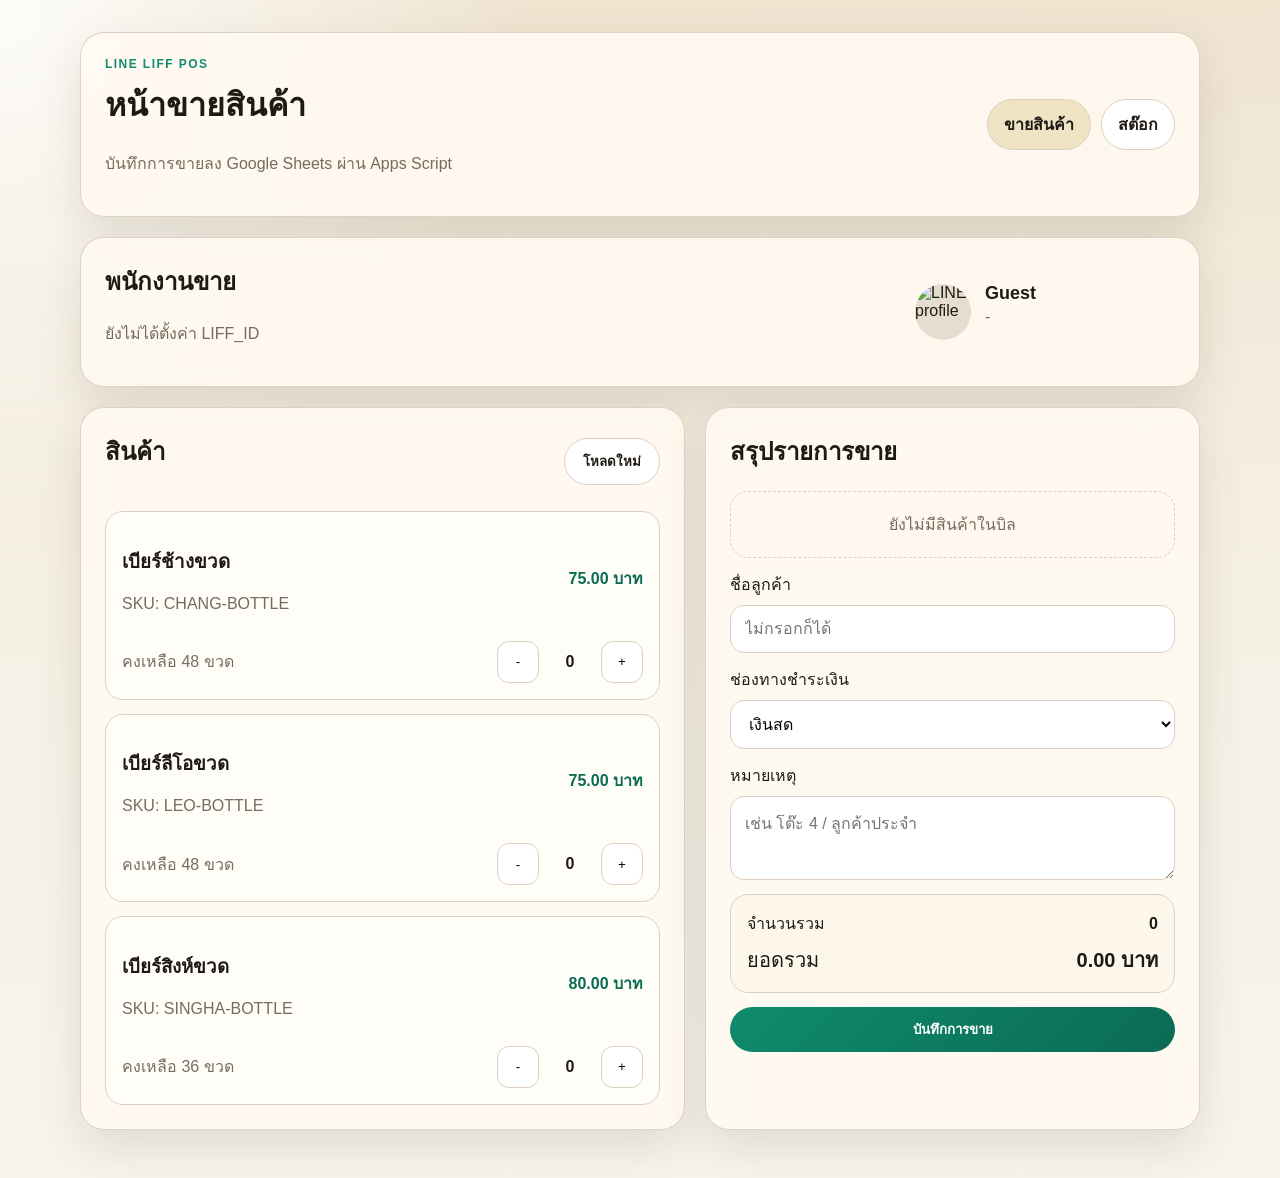
==== index.html @ a2c0564c "Initial commit" ====
<!DOCTYPE html>
<html lang="th">
<head>
  <meta charset="UTF-8">
  <meta name="viewport" content="width=device-width, initial-scale=1.0">
  <title>POS on LINE LIFF</title>
  <link rel="stylesheet" href="./style.css">
</head>
<body data-page="pos">
  <main class="shell">
    <header class="hero">
      <div>
        <p class="eyebrow">LINE LIFF POS</p>
        <h1>หน้าขายสินค้า</h1>
        <p class="subtle">บันทึกการขายลง Google Sheets ผ่าน Apps Script</p>
      </div>
      <nav class="topnav">
        <a class="navlink active" href="./index.html">ขายสินค้า</a>
        <a class="navlink" href="./stock.html">สต๊อก</a>
      </nav>
    </header>

    <section class="panel identity-panel">
      <div>
        <h2>พนักงานขาย</h2>
        <p id="profile-status" class="subtle">กำลังเชื่อมต่อ LINE...</p>
      </div>
      <div class="profile-card">
        <img id="profile-image" class="avatar" alt="LINE profile">
        <div>
          <p id="profile-name" class="value">ยังไม่ได้เชื่อมต่อ</p>
          <p id="profile-id" class="subtle">-</p>
        </div>
      </div>
    </section>

    <section class="grid">
      <section class="panel">
        <div class="section-head">
          <h2>สินค้า</h2>
          <button id="reload-products" class="ghost-button" type="button">โหลดใหม่</button>
        </div>
        <div id="product-list" class="product-list"></div>
      </section>

      <section class="panel">
        <h2>สรุปรายการขาย</h2>
        <form id="sale-form" class="stack">
          <div id="cart-list" class="cart-list"></div>

          <label class="field">
            <span>ชื่อลูกค้า</span>
            <input id="customer-name" name="customerName" type="text" placeholder="ไม่กรอกก็ได้">
          </label>

          <label class="field">
            <span>ช่องทางชำระเงิน</span>
            <select id="payment-method" name="paymentMethod">
              <option value="cash">เงินสด</option>
              <option value="transfer">โอน</option>
              <option value="promptpay">PromptPay</option>
            </select>
          </label>

          <label class="field">
            <span>หมายเหตุ</span>
            <textarea id="sale-note" name="note" rows="3" placeholder="เช่น โต๊ะ 4 / ลูกค้าประจำ"></textarea>
          </label>

          <div class="summary-box">
            <div class="summary-row">
              <span>จำนวนรวม</span>
              <strong id="total-qty">0</strong>
            </div>
            <div class="summary-row total">
              <span>ยอดรวม</span>
              <strong id="grand-total">0.00 บาท</strong>
            </div>
          </div>

          <button id="submit-sale" class="primary-button" type="submit">บันทึกการขาย</button>
          <p id="sale-message" class="feedback" aria-live="polite"></p>
        </form>
      </section>
    </section>
  </main>

  <script src="https://static.line-scdn.net/liff/edge/2/sdk.js"></script>
  <script src="./config.js"></script>
  <script type="module" src="./app.js"></script>
</body>
</html>
---- style.css ----
:root {
  --bg: #f5efe3;
  --panel: #fffaf2;
  --ink: #1f1a14;
  --muted: #786b5b;
  --line: #dccfbf;
  --accent: #0f8b6d;
  --accent-strong: #0b6b54;
  --warn: #c75b39;
  --shadow: 0 18px 45px rgba(56, 38, 15, 0.12);
}

* {
  box-sizing: border-box;
}

body {
  margin: 0;
  font-family: "Avenir Next", "Noto Sans Thai", sans-serif;
  background:
    radial-gradient(circle at top left, rgba(255, 255, 255, 0.9), transparent 30%),
    linear-gradient(180deg, #efe4d0 0%, var(--bg) 45%, #f8f4ed 100%);
  color: var(--ink);
}

.shell {
  width: min(1120px, calc(100% - 32px));
  margin: 0 auto;
  padding: 32px 0 48px;
}

.hero,
.panel {
  background: rgba(255, 250, 242, 0.88);
  border: 1px solid rgba(220, 207, 191, 0.9);
  border-radius: 24px;
  box-shadow: var(--shadow);
  backdrop-filter: blur(10px);
}

.hero {
  display: flex;
  justify-content: space-between;
  gap: 20px;
  align-items: center;
  padding: 24px;
  margin-bottom: 20px;
}

.eyebrow {
  margin: 0 0 8px;
  color: var(--accent);
  text-transform: uppercase;
  letter-spacing: 0.12em;
  font-size: 12px;
  font-weight: 700;
}

h1,
h2,
p {
  margin-top: 0;
}

.subtle {
  color: var(--muted);
}

.topnav {
  display: flex;
  gap: 10px;
  flex-wrap: wrap;
}

.navlink,
.ghost-button,
.primary-button {
  border-radius: 999px;
  text-decoration: none;
  font-weight: 700;
  transition: transform 140ms ease, background 140ms ease, color 140ms ease;
}

.navlink,
.ghost-button {
  border: 1px solid var(--line);
  background: #fff;
  color: var(--ink);
}

.navlink {
  padding: 12px 16px;
}

.navlink.active {
  background: #efe3c4;
}

.ghost-button,
.primary-button {
  padding: 12px 18px;
  cursor: pointer;
}

.primary-button {
  border: none;
  background: linear-gradient(135deg, var(--accent) 0%, var(--accent-strong) 100%);
  color: #fff;
}

.navlink:hover,
.ghost-button:hover,
.primary-button:hover {
  transform: translateY(-1px);
}

.identity-panel {
  display: flex;
  justify-content: space-between;
  align-items: center;
  gap: 20px;
  padding: 20px 24px;
  margin-bottom: 20px;
}

.profile-card {
  display: flex;
  align-items: center;
  gap: 14px;
  min-width: 260px;
}

.avatar {
  width: 56px;
  height: 56px;
  border-radius: 50%;
  background: #e5ddcf;
  object-fit: cover;
}

.value {
  margin-bottom: 4px;
  font-size: 18px;
  font-weight: 800;
}

.grid {
  display: grid;
  grid-template-columns: 1.1fr 0.9fr;
  gap: 20px;
}

.panel {
  padding: 24px;
}

.section-head {
  display: flex;
  justify-content: space-between;
  align-items: center;
  gap: 12px;
  margin-bottom: 20px;
}

.product-list,
.stock-list,
.cart-list,
.stack {
  display: grid;
  gap: 14px;
}

.product-card,
.stock-card,
.cart-item {
  border: 1px solid var(--line);
  background: #fffdf8;
  border-radius: 18px;
  padding: 16px;
}

.product-card,
.stock-card {
  display: grid;
  gap: 12px;
}

.product-top,
.cart-row,
.stock-top,
.summary-row {
  display: flex;
  justify-content: space-between;
  gap: 12px;
  align-items: center;
}

.price-tag {
  color: var(--accent-strong);
  font-weight: 800;
}

.qty-controls,
.stock-form {
  display: flex;
  gap: 10px;
  align-items: center;
  flex-wrap: wrap;
}

.qty-pill {
  min-width: 42px;
  text-align: center;
  font-weight: 800;
}

button.small-button {
  min-width: 42px;
  min-height: 42px;
  border-radius: 12px;
  border: 1px solid var(--line);
  background: #fff;
  cursor: pointer;
}

.field {
  display: grid;
  gap: 8px;
}

input,
select,
textarea {
  width: 100%;
  border: 1px solid var(--line);
  border-radius: 14px;
  padding: 14px;
  font: inherit;
  background: #fff;
}

.summary-box {
  border: 1px solid var(--line);
  border-radius: 18px;
  padding: 16px;
  background: #fcf6eb;
}

.summary-row.total {
  margin-top: 8px;
  font-size: 20px;
}

.feedback {
  min-height: 24px;
  margin-bottom: 0;
  color: var(--warn);
  font-weight: 700;
}

.feedback.success {
  color: var(--accent);
}

.empty-state {
  padding: 20px;
  border: 1px dashed var(--line);
  border-radius: 18px;
  color: var(--muted);
  text-align: center;
}

@media (max-width: 860px) {
  .hero,
  .identity-panel,
  .product-top,
  .cart-row,
  .stock-top {
    flex-direction: column;
    align-items: flex-start;
  }

  .grid {
    grid-template-columns: 1fr;
  }

  .profile-card {
    min-width: 0;
  }
}
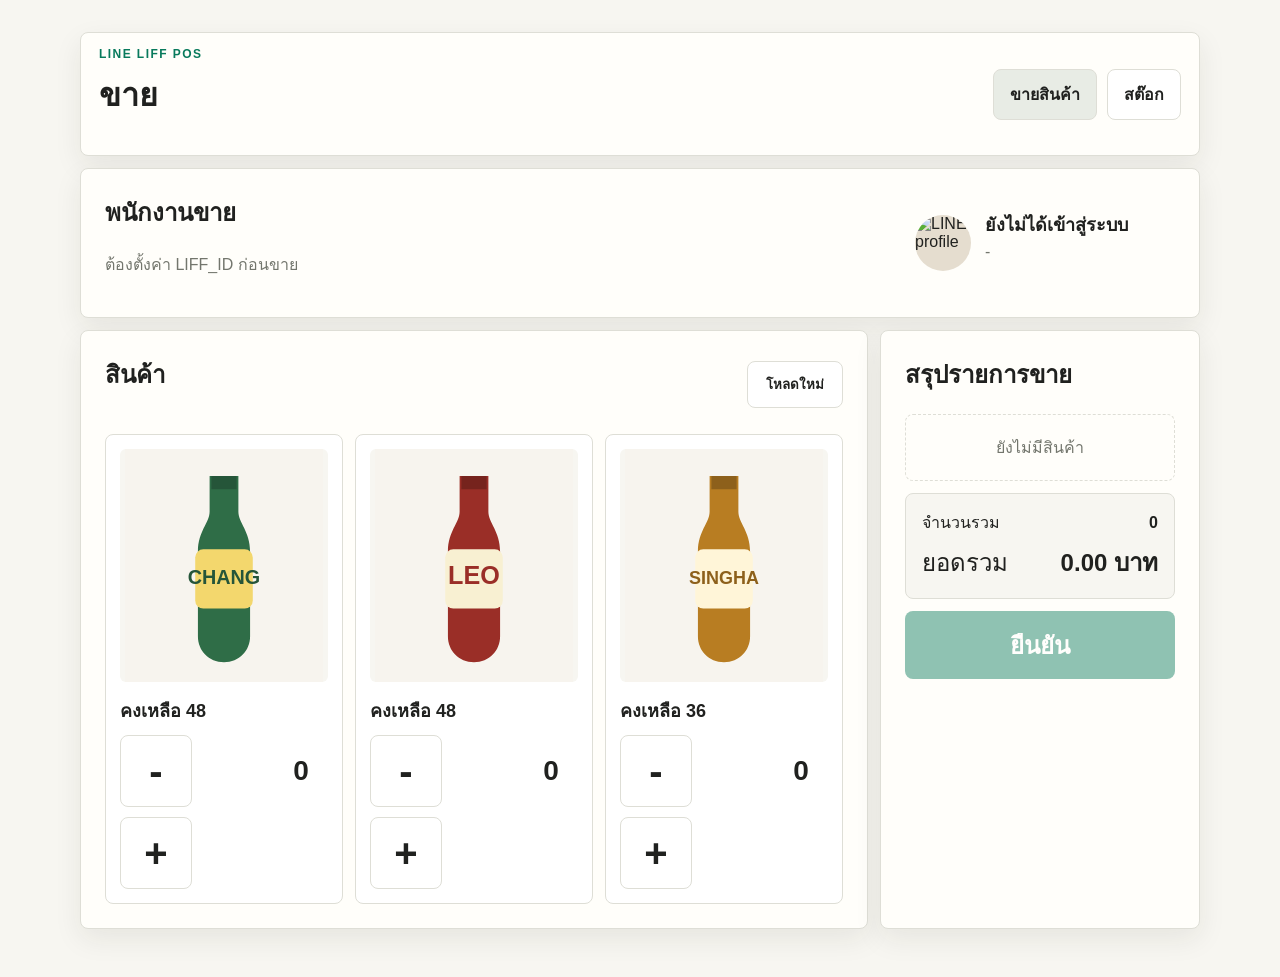
==== commit 89897a3a: "Simplify POS checkout UI" ====
--- a/index.html
+++ b/index.html
@@ -8,11 +8,10 @@
 </head>
 <body data-page="pos">
   <main class="shell">
-    <header class="hero">
+    <header class="hero compact-hero">
       <div>
         <p class="eyebrow">LINE LIFF POS</p>
-        <h1>หน้าขายสินค้า</h1>
-        <p class="subtle">บันทึกการขายลง Google Sheets ผ่าน Apps Script</p>
+        <h1>ขาย</h1>
       </div>
       <nav class="topnav">
         <a class="navlink active" href="./index.html">ขายสินค้า</a>
@@ -34,8 +33,8 @@
       </div>
     </section>
 
-    <section class="grid">
-      <section class="panel">
+    <section class="pos-layout">
+      <section class="panel product-panel">
         <div class="section-head">
           <h2>สินค้า</h2>
           <button id="reload-products" class="ghost-button" type="button">โหลดใหม่</button>
@@ -48,25 +47,6 @@
         <form id="sale-form" class="stack">
           <div id="cart-list" class="cart-list"></div>
 
-          <label class="field">
-            <span>ชื่อลูกค้า</span>
-            <input id="customer-name" name="customerName" type="text" placeholder="ไม่กรอกก็ได้">
-          </label>
-
-          <label class="field">
-            <span>ช่องทางชำระเงิน</span>
-            <select id="payment-method" name="paymentMethod">
-              <option value="cash">เงินสด</option>
-              <option value="transfer">โอน</option>
-              <option value="promptpay">PromptPay</option>
-            </select>
-          </label>
-
-          <label class="field">
-            <span>หมายเหตุ</span>
-            <textarea id="sale-note" name="note" rows="3" placeholder="เช่น โต๊ะ 4 / ลูกค้าประจำ"></textarea>
-          </label>
-
           <div class="summary-box">
             <div class="summary-row">
               <span>จำนวนรวม</span>
@@ -78,7 +58,7 @@
             </div>
           </div>
 
-          <button id="submit-sale" class="primary-button" type="submit">บันทึกการขาย</button>
+          <button id="submit-sale" class="primary-button confirm-button" type="submit">ยืนยัน</button>
           <p id="sale-message" class="feedback" aria-live="polite"></p>
         </form>
       </section>
--- a/style.css
+++ b/style.css
@@ -1,13 +1,13 @@
 :root {
-  --bg: #f5efe3;
-  --panel: #fffaf2;
-  --ink: #1f1a14;
-  --muted: #786b5b;
-  --line: #dccfbf;
-  --accent: #0f8b6d;
-  --accent-strong: #0b6b54;
-  --warn: #c75b39;
-  --shadow: 0 18px 45px rgba(56, 38, 15, 0.12);
+  --bg: #f7f6f1;
+  --panel: #fffefa;
+  --ink: #20211f;
+  --muted: #73766d;
+  --line: #deded6;
+  --accent: #087a5c;
+  --accent-strong: #065d47;
+  --warn: #b8442f;
+  --shadow: 0 10px 28px rgba(33, 34, 31, 0.08);
 }
 
 * {
@@ -17,9 +17,7 @@
 body {
   margin: 0;
   font-family: "Avenir Next", "Noto Sans Thai", sans-serif;
-  background:
-    radial-gradient(circle at top left, rgba(255, 255, 255, 0.9), transparent 30%),
-    linear-gradient(180deg, #efe4d0 0%, var(--bg) 45%, #f8f4ed 100%);
+  background: var(--bg);
   color: var(--ink);
 }
 
@@ -31,11 +29,10 @@
 
 .hero,
 .panel {
-  background: rgba(255, 250, 242, 0.88);
-  border: 1px solid rgba(220, 207, 191, 0.9);
-  border-radius: 24px;
+  background: var(--panel);
+  border: 1px solid var(--line);
+  border-radius: 8px;
   box-shadow: var(--shadow);
-  backdrop-filter: blur(10px);
 }
 
 .hero {
@@ -44,7 +41,11 @@
   gap: 20px;
   align-items: center;
   padding: 24px;
-  margin-bottom: 20px;
+  margin-bottom: 12px;
+}
+
+.compact-hero {
+  padding: 14px 18px;
 }
 
 .eyebrow {
@@ -75,10 +76,10 @@
 .navlink,
 .ghost-button,
 .primary-button {
-  border-radius: 999px;
+  border-radius: 8px;
   text-decoration: none;
   font-weight: 700;
-  transition: transform 140ms ease, background 140ms ease, color 140ms ease;
+  transition: background 140ms ease, color 140ms ease, opacity 140ms ease;
 }
 
 .navlink,
@@ -93,7 +94,7 @@
 }
 
 .navlink.active {
-  background: #efe3c4;
+  background: #e8ece5;
 }
 
 .ghost-button,
@@ -104,14 +105,19 @@
 
 .primary-button {
   border: none;
-  background: linear-gradient(135deg, var(--accent) 0%, var(--accent-strong) 100%);
+  background: var(--accent);
   color: #fff;
 }
 
-.navlink:hover,
+.primary-button:disabled {
+  cursor: not-allowed;
+  opacity: 0.45;
+}
+
 .ghost-button:hover,
-.primary-button:hover {
-  transform: translateY(-1px);
+.primary-button:hover:not(:disabled) {
+  background: var(--accent-strong);
+  color: #fff;
 }
 
 .identity-panel {
@@ -120,7 +126,7 @@
   align-items: center;
   gap: 20px;
   padding: 20px 24px;
-  margin-bottom: 20px;
+  margin-bottom: 12px;
 }
 
 .profile-card {
@@ -144,10 +150,15 @@
   font-weight: 800;
 }
 
-.grid {
+.grid,
+.pos-layout {
   display: grid;
   grid-template-columns: 1.1fr 0.9fr;
-  gap: 20px;
+  gap: 12px;
+}
+
+.pos-layout {
+  grid-template-columns: minmax(0, 1.45fr) minmax(320px, 0.55fr);
 }
 
 .panel {
@@ -167,22 +178,40 @@
 .cart-list,
 .stack {
   display: grid;
-  gap: 14px;
+  gap: 12px;
+}
+
+.product-list {
+  grid-template-columns: repeat(3, minmax(0, 1fr));
 }
 
 .product-card,
 .stock-card,
 .cart-item {
   border: 1px solid var(--line);
-  background: #fffdf8;
-  border-radius: 18px;
+  background: #fff;
+  border-radius: 8px;
   padding: 16px;
 }
 
-.product-card,
 .stock-card {
   display: grid;
   gap: 12px;
+}
+
+.product-card {
+  display: grid;
+  gap: 14px;
+  min-height: 320px;
+  padding: 14px;
+}
+
+.product-image {
+  width: 100%;
+  aspect-ratio: 1 / 1.12;
+  border-radius: 6px;
+  background: #f7f6f1;
+  object-fit: contain;
 }
 
 .product-top,
@@ -200,7 +229,7 @@
   font-weight: 800;
 }
 
-.qty-controls,
+.product-actions,
 .stock-form {
   display: flex;
   gap: 10px;
@@ -208,19 +237,39 @@
   flex-wrap: wrap;
 }
 
+.product-actions {
+  justify-content: space-between;
+}
+
+.stock-count {
+  flex-basis: 100%;
+  font-size: 18px;
+}
+
 .qty-pill {
-  min-width: 42px;
+  min-width: 54px;
   text-align: center;
+  font-size: 28px;
   font-weight: 800;
 }
 
+.qty-button,
 button.small-button {
-  min-width: 42px;
-  min-height: 42px;
-  border-radius: 12px;
+  min-width: 72px;
+  min-height: 72px;
+  border-radius: 8px;
   border: 1px solid var(--line);
   background: #fff;
+  color: var(--ink);
   cursor: pointer;
+  font-size: 40px;
+  font-weight: 800;
+  line-height: 1;
+}
+
+.qty-button:hover {
+  border-color: var(--accent);
+  color: var(--accent);
 }
 
 .field {
@@ -233,7 +282,7 @@
 textarea {
   width: 100%;
   border: 1px solid var(--line);
-  border-radius: 14px;
+  border-radius: 8px;
   padding: 14px;
   font: inherit;
   background: #fff;
@@ -241,14 +290,19 @@
 
 .summary-box {
   border: 1px solid var(--line);
-  border-radius: 18px;
+  border-radius: 8px;
   padding: 16px;
-  background: #fcf6eb;
+  background: #f7f6f1;
 }
 
 .summary-row.total {
   margin-top: 8px;
-  font-size: 20px;
+  font-size: 24px;
+}
+
+.confirm-button {
+  min-height: 68px;
+  font-size: 24px;
 }
 
 .feedback {
@@ -265,9 +319,15 @@
 .empty-state {
   padding: 20px;
   border: 1px dashed var(--line);
-  border-radius: 18px;
+  border-radius: 8px;
   color: var(--muted);
   text-align: center;
+}
+
+@media (max-width: 1040px) {
+  .product-list {
+    grid-template-columns: repeat(2, minmax(0, 1fr));
+  }
 }
 
 @media (max-width: 860px) {
@@ -280,7 +340,8 @@
     align-items: flex-start;
   }
 
-  .grid {
+  .grid,
+  .pos-layout {
     grid-template-columns: 1fr;
   }
 
@@ -288,3 +349,18 @@
     min-width: 0;
   }
 }
+
+@media (max-width: 560px) {
+  .shell {
+    width: min(100% - 20px, 1120px);
+    padding: 16px 0 32px;
+  }
+
+  .product-list {
+    grid-template-columns: 1fr;
+  }
+
+  .product-card {
+    min-height: 280px;
+  }
+}
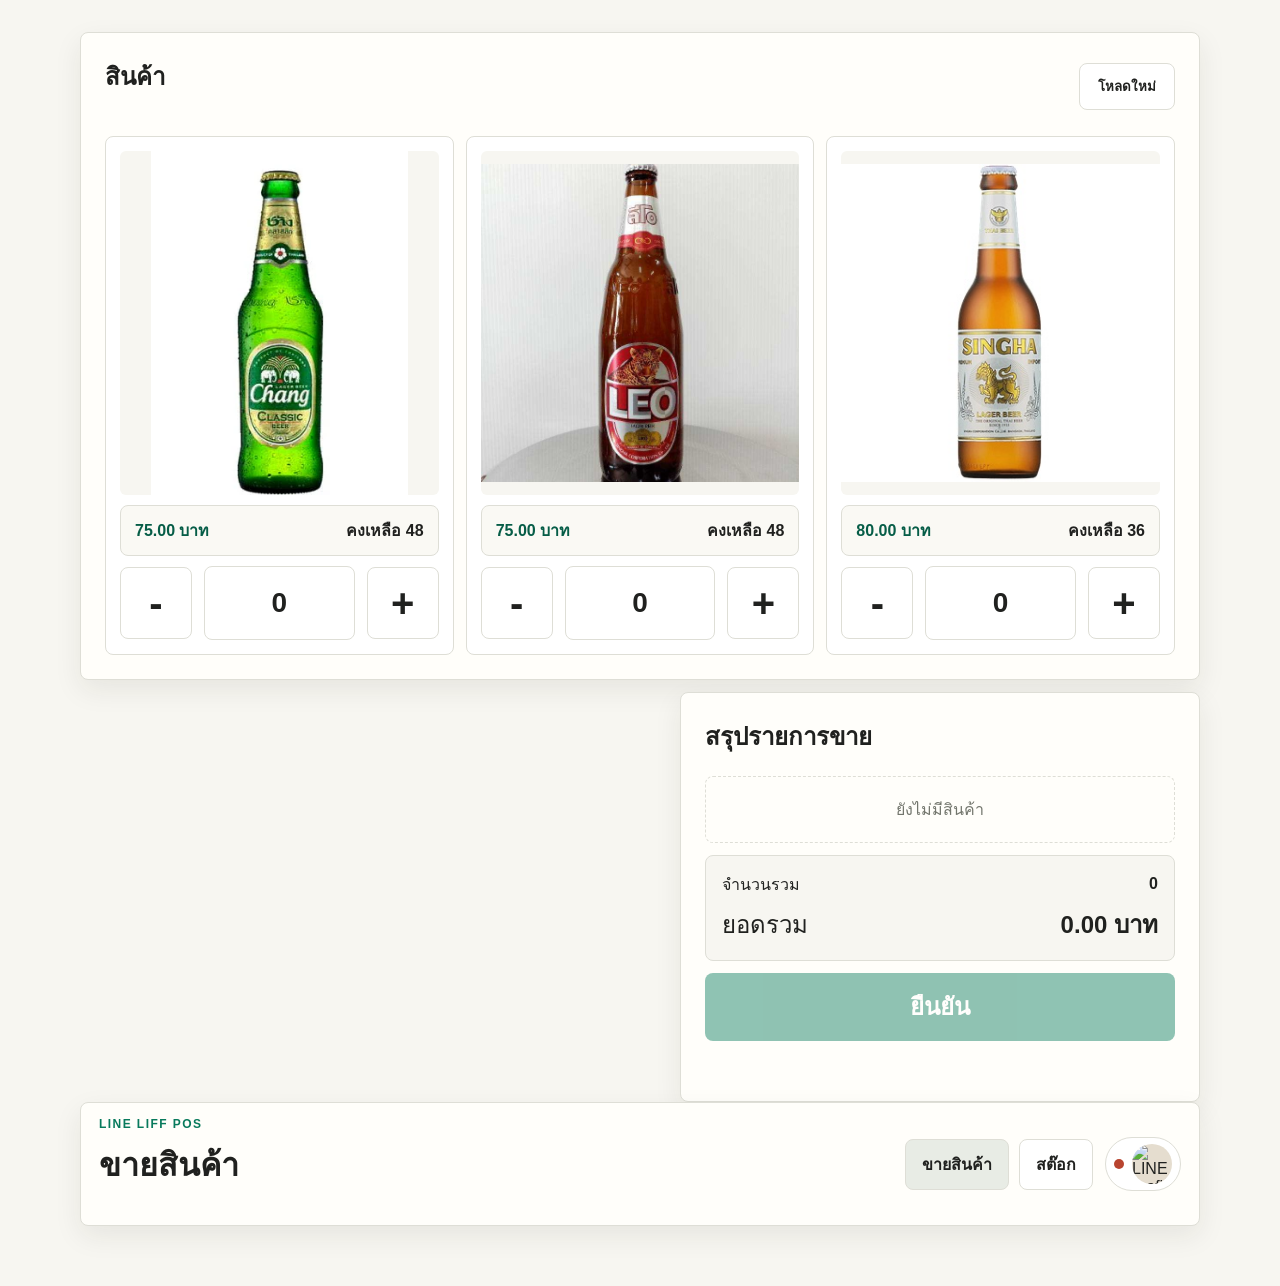
==== commit 29985e0f: "Refine POS layout and product imagery" ====
--- a/index.html
+++ b/index.html
@@ -8,41 +8,15 @@
 </head>
 <body data-page="pos">
   <main class="shell">
-    <header class="hero compact-hero">
-      <div>
-        <p class="eyebrow">LINE LIFF POS</p>
-        <h1>ขาย</h1>
+    <section class="panel product-panel">
+      <div class="section-head">
+        <h2>สินค้า</h2>
+        <button id="reload-products" class="ghost-button" type="button">โหลดใหม่</button>
       </div>
-      <nav class="topnav">
-        <a class="navlink active" href="./index.html">ขายสินค้า</a>
-        <a class="navlink" href="./stock.html">สต๊อก</a>
-      </nav>
-    </header>
-
-    <section class="panel identity-panel">
-      <div>
-        <h2>พนักงานขาย</h2>
-        <p id="profile-status" class="subtle">กำลังเชื่อมต่อ LINE...</p>
-      </div>
-      <div class="profile-card">
-        <img id="profile-image" class="avatar" alt="LINE profile">
-        <div>
-          <p id="profile-name" class="value">ยังไม่ได้เชื่อมต่อ</p>
-          <p id="profile-id" class="subtle">-</p>
-        </div>
-      </div>
+      <div id="product-list" class="product-list"></div>
     </section>
 
-    <section class="pos-layout">
-      <section class="panel product-panel">
-        <div class="section-head">
-          <h2>สินค้า</h2>
-          <button id="reload-products" class="ghost-button" type="button">โหลดใหม่</button>
-        </div>
-        <div id="product-list" class="product-list"></div>
-      </section>
-
-      <section class="panel">
+    <section class="panel sale-panel">
         <h2>สรุปรายการขาย</h2>
         <form id="sale-form" class="stack">
           <div id="cart-list" class="cart-list"></div>
@@ -61,8 +35,25 @@
           <button id="submit-sale" class="primary-button confirm-button" type="submit">ยืนยัน</button>
           <p id="sale-message" class="feedback" aria-live="polite"></p>
         </form>
-      </section>
     </section>
+
+    <header class="hero compact-hero top-shell">
+      <div>
+        <p class="eyebrow">LINE LIFF POS</p>
+        <h1>ขายสินค้า</h1>
+      </div>
+      <div class="top-shell-actions">
+        <nav class="topnav">
+          <a class="navlink active" href="./index.html">ขายสินค้า</a>
+          <a class="navlink" href="./stock.html">สต๊อก</a>
+        </nav>
+        <div class="seller-chip" aria-label="สถานะการเชื่อมต่อ LINE">
+          <span id="profile-status-dot" class="status-dot status-pending"></span>
+          <img id="profile-image" class="avatar" alt="LINE profile">
+        </div>
+      </div>
+      <p id="profile-status" class="sr-only" aria-live="polite">กำลังเชื่อมต่อ LINE...</p>
+    </header>
   </main>
 
   <script src="https://static.line-scdn.net/liff/edge/2/sdk.js"></script>
--- a/style.css
+++ b/style.css
@@ -48,6 +48,16 @@
   padding: 14px 18px;
 }
 
+.top-shell {
+  margin-bottom: 12px;
+}
+
+.top-shell-actions {
+  display: flex;
+  align-items: center;
+  gap: 12px;
+}
+
 .eyebrow {
   margin: 0 0 8px;
   color: var(--accent);
@@ -73,6 +83,36 @@
   flex-wrap: wrap;
 }
 
+.seller-chip {
+  display: inline-flex;
+  align-items: center;
+  justify-content: center;
+  gap: 8px;
+  padding: 6px 8px;
+  border: 1px solid var(--line);
+  border-radius: 999px;
+  background: #fff;
+}
+
+.status-dot {
+  width: 10px;
+  height: 10px;
+  border-radius: 50%;
+  background: #b9bbb3;
+}
+
+.status-pending {
+  background: #d2a33b;
+}
+
+.status-online {
+  background: #0a9b62;
+}
+
+.status-offline {
+  background: #b8442f;
+}
+
 .navlink,
 .ghost-button,
 .primary-button {
@@ -120,6 +160,14 @@
   color: #fff;
 }
 
+.avatar {
+  width: 40px;
+  height: 40px;
+  border-radius: 50%;
+  background: #e5ddcf;
+  object-fit: cover;
+}
+
 .identity-panel {
   display: flex;
   justify-content: space-between;
@@ -136,12 +184,9 @@
   min-width: 260px;
 }
 
-.avatar {
+.identity-panel .avatar {
   width: 56px;
   height: 56px;
-  border-radius: 50%;
-  background: #e5ddcf;
-  object-fit: cover;
 }
 
 .value {
@@ -150,19 +195,12 @@
   font-weight: 800;
 }
 
-.grid,
-.pos-layout {
-  display: grid;
-  grid-template-columns: 1.1fr 0.9fr;
-  gap: 12px;
-}
-
-.pos-layout {
-  grid-template-columns: minmax(0, 1.45fr) minmax(320px, 0.55fr);
-}
-
 .panel {
   padding: 24px;
+}
+
+.product-panel {
+  margin-bottom: 12px;
 }
 
 .section-head {
@@ -201,17 +239,28 @@
 
 .product-card {
   display: grid;
-  gap: 14px;
-  min-height: 320px;
+  gap: 10px;
+  min-height: 360px;
   padding: 14px;
 }
 
 .product-image {
   width: 100%;
-  aspect-ratio: 1 / 1.12;
+  aspect-ratio: 1 / 1.08;
   border-radius: 6px;
   background: #f7f6f1;
   object-fit: contain;
+}
+
+.product-meta {
+  display: flex;
+  justify-content: space-between;
+  gap: 12px;
+  align-items: center;
+  padding: 12px 14px;
+  border: 1px solid var(--line);
+  border-radius: 8px;
+  background: #faf9f4;
 }
 
 .product-top,
@@ -239,18 +288,23 @@
 
 .product-actions {
   justify-content: space-between;
+  gap: 12px;
 }
 
 .stock-count {
-  flex-basis: 100%;
-  font-size: 18px;
+  font-size: 16px;
 }
 
 .qty-pill {
-  min-width: 54px;
+  min-width: 64px;
+  flex: 1;
   text-align: center;
   font-size: 28px;
   font-weight: 800;
+  line-height: 72px;
+  border: 1px solid var(--line);
+  border-radius: 8px;
+  background: #fff;
 }
 
 .qty-button,
@@ -305,6 +359,11 @@
   font-size: 24px;
 }
 
+.sale-panel {
+  max-width: 520px;
+  margin-left: auto;
+}
+
 .feedback {
   min-height: 24px;
   margin-bottom: 0;
@@ -324,15 +383,31 @@
   text-align: center;
 }
 
+.sr-only {
+  position: absolute;
+  width: 1px;
+  height: 1px;
+  padding: 0;
+  margin: -1px;
+  overflow: hidden;
+  clip: rect(0, 0, 0, 0);
+  white-space: nowrap;
+  border: 0;
+}
+
 @media (max-width: 1040px) {
   .product-list {
     grid-template-columns: repeat(2, minmax(0, 1fr));
   }
+
+  .sale-panel {
+    max-width: none;
+    margin-left: 0;
+  }
 }
 
 @media (max-width: 860px) {
   .hero,
-  .identity-panel,
   .product-top,
   .cart-row,
   .stock-top {
@@ -340,13 +415,14 @@
     align-items: flex-start;
   }
 
-  .grid,
-  .pos-layout {
-    grid-template-columns: 1fr;
-  }
-
-  .profile-card {
-    min-width: 0;
+  .top-shell,
+  .top-shell-actions {
+    align-items: flex-start;
+  }
+
+  .top-shell-actions {
+    width: 100%;
+    justify-content: space-between;
   }
 }
 
@@ -361,6 +437,6 @@
   }
 
   .product-card {
-    min-height: 280px;
-  }
-}
+    min-height: 300px;
+  }
+}
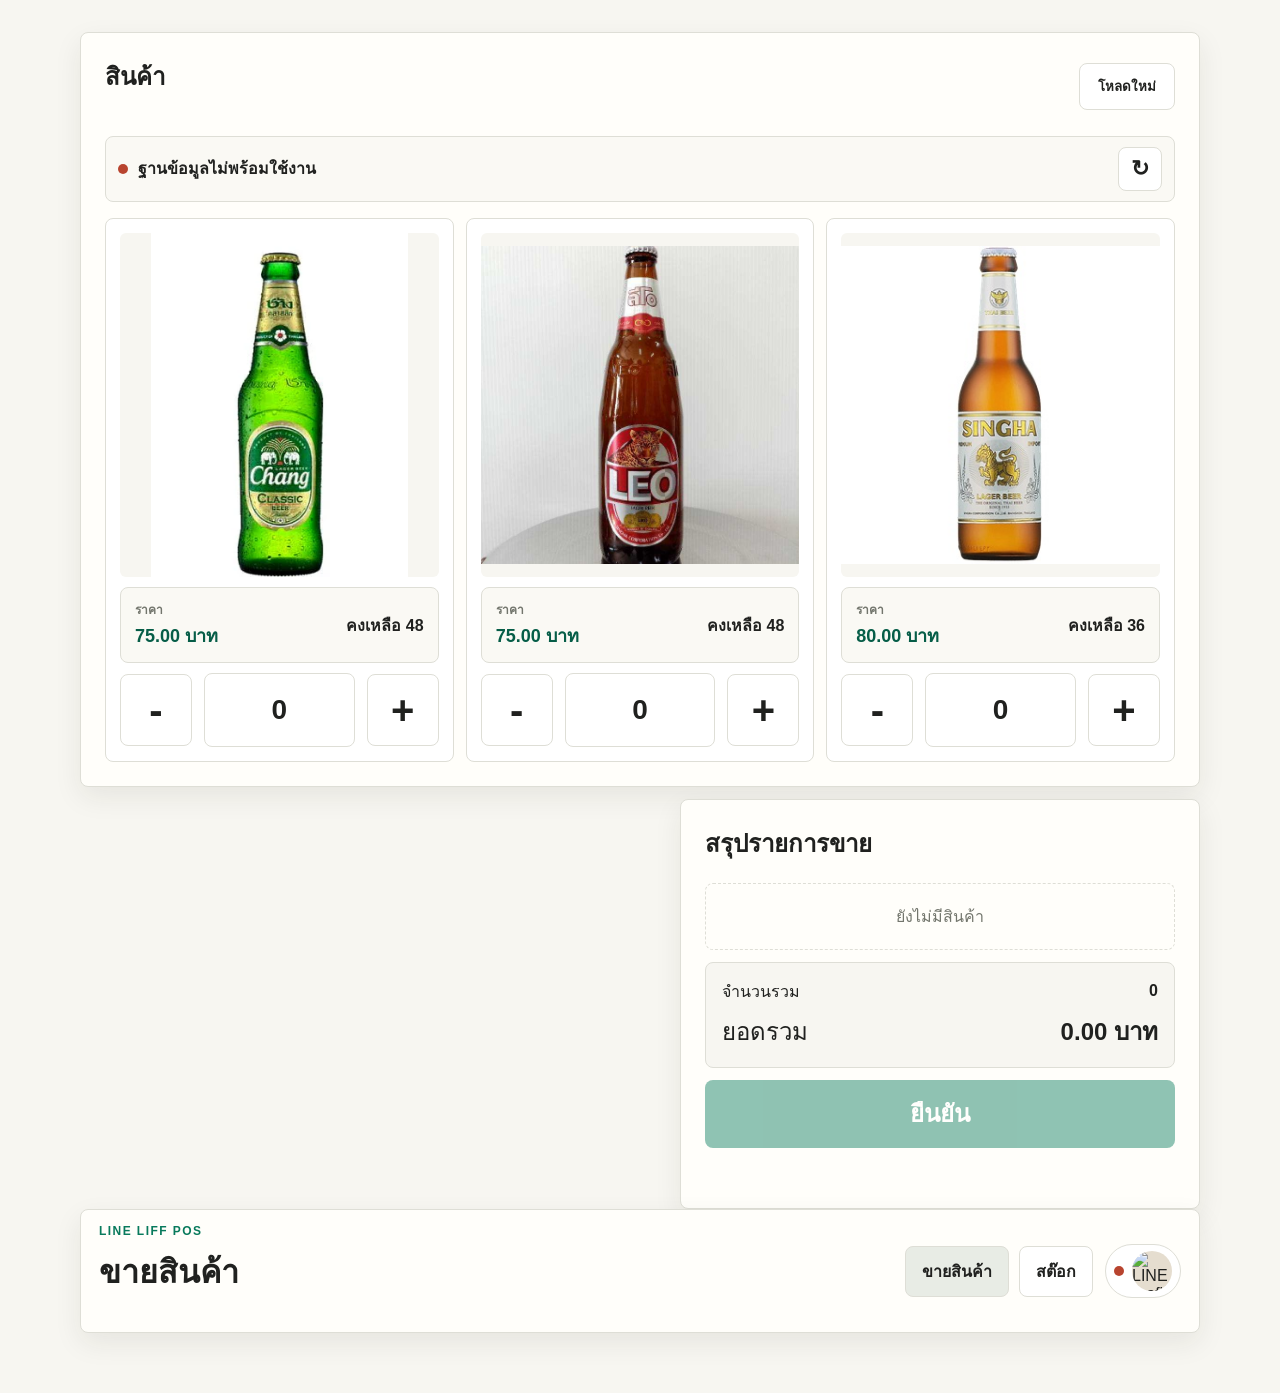
==== commit 4caee226: "Add database status indicator" ====
--- a/index.html
+++ b/index.html
@@ -12,6 +12,13 @@
       <div class="section-head">
         <h2>สินค้า</h2>
         <button id="reload-products" class="ghost-button" type="button">โหลดใหม่</button>
+      </div>
+      <div class="db-status-bar" aria-live="polite">
+        <div class="db-status-copy">
+          <span id="db-status-dot" class="db-status-dot db-status-pending"></span>
+          <span id="db-status-text">กำลังตรวจสอบฐานข้อมูล...</span>
+        </div>
+        <button id="test-db-connection" class="icon-button" type="button" aria-label="ทดสอบการเชื่อมต่อฐานข้อมูล" title="ทดสอบการเชื่อมต่อฐานข้อมูล">↻</button>
       </div>
       <div id="product-list" class="product-list"></div>
     </section>
--- a/style.css
+++ b/style.css
@@ -211,6 +211,64 @@
   margin-bottom: 20px;
 }
 
+.db-status-bar {
+  display: flex;
+  justify-content: space-between;
+  align-items: center;
+  gap: 12px;
+  margin-bottom: 16px;
+  padding: 10px 12px;
+  border: 1px solid var(--line);
+  border-radius: 8px;
+  background: #faf9f4;
+}
+
+.db-status-copy {
+  display: flex;
+  align-items: center;
+  gap: 10px;
+  font-weight: 700;
+}
+
+.db-status-dot {
+  width: 10px;
+  height: 10px;
+  border-radius: 50%;
+  background: #b9bbb3;
+  flex: 0 0 auto;
+}
+
+.db-status-pending {
+  background: #d2a33b;
+}
+
+.db-status-online {
+  background: #0a9b62;
+}
+
+.db-status-offline {
+  background: #b8442f;
+}
+
+.icon-button {
+  min-width: 44px;
+  min-height: 44px;
+  border: 1px solid var(--line);
+  border-radius: 8px;
+  background: #fff;
+  color: var(--ink);
+  cursor: pointer;
+  font: inherit;
+  font-size: 22px;
+  font-weight: 800;
+  line-height: 1;
+}
+
+.icon-button:hover {
+  border-color: var(--accent);
+  color: var(--accent);
+}
+
 .product-list,
 .stock-list,
 .cart-list,
@@ -263,6 +321,17 @@
   background: #faf9f4;
 }
 
+.price-block {
+  display: grid;
+  gap: 2px;
+}
+
+.price-label {
+  font-size: 12px;
+  color: var(--muted);
+  font-weight: 700;
+}
+
 .product-top,
 .cart-row,
 .stock-top,
@@ -276,6 +345,7 @@
 .price-tag {
   color: var(--accent-strong);
   font-weight: 800;
+  font-size: 18px;
 }
 
 .product-actions,
@@ -424,6 +494,10 @@
     width: 100%;
     justify-content: space-between;
   }
+
+  .db-status-bar {
+    align-items: flex-start;
+  }
 }
 
 @media (max-width: 560px) {
